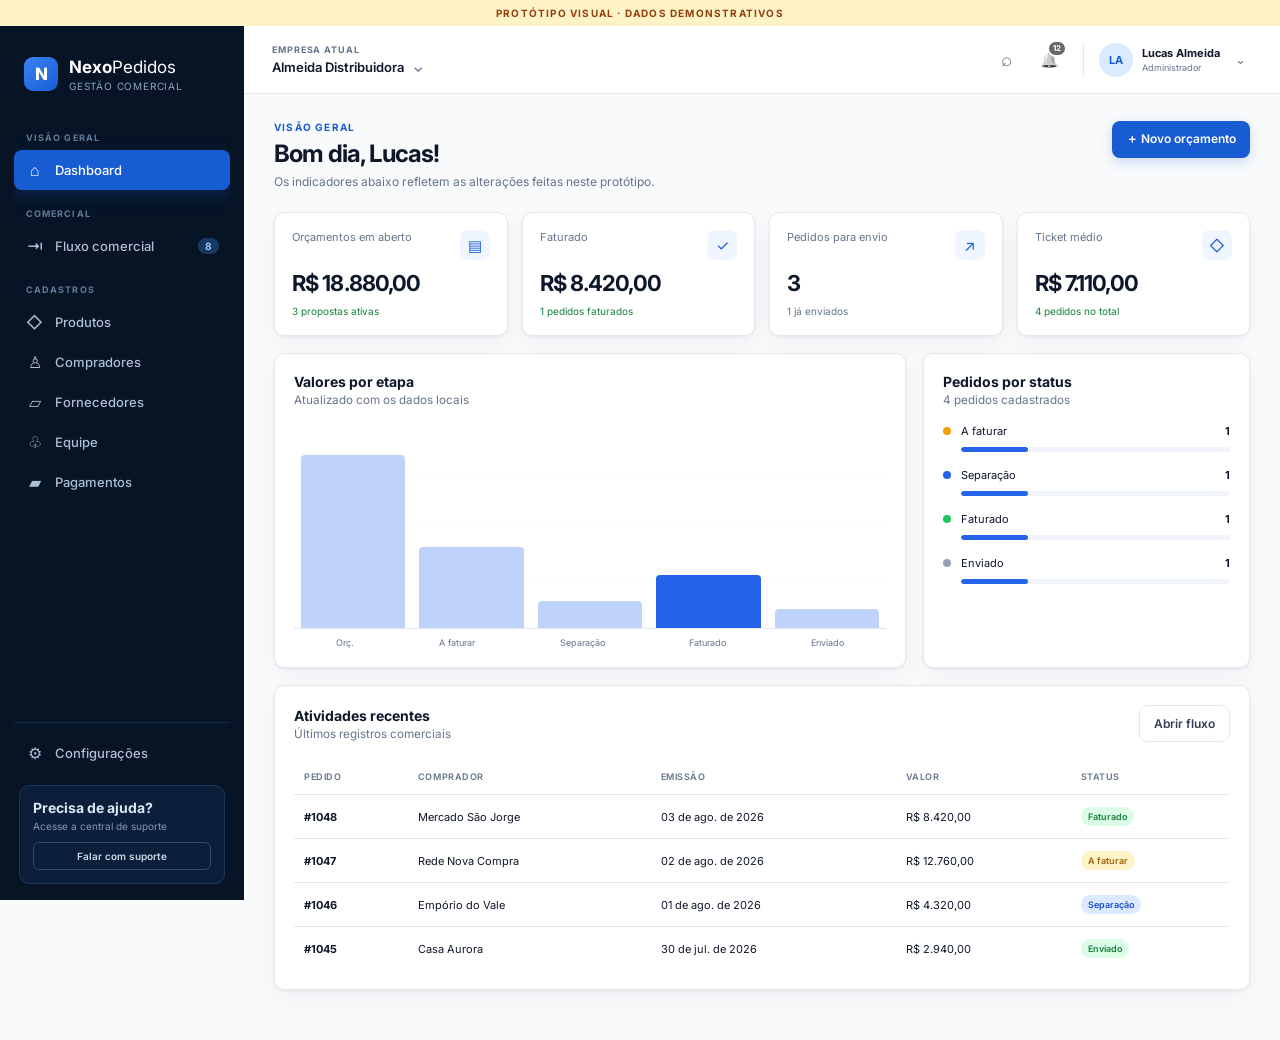
==== mockup/index.html @ f41fe007 "comit Mockup" ====
<!doctype html>
<html lang="pt-BR">
<head>
  <meta charset="utf-8">
  <meta name="viewport" content="width=device-width, initial-scale=1">
  <title>NexoPedidos — Mockup</title>
  <meta name="description" content="Mockup navegável do NexoPedidos, gestão comercial do orçamento à entrega.">
  <link rel="preconnect" href="https://fonts.googleapis.com">
  <link rel="preconnect" href="https://fonts.gstatic.com" crossorigin>
  <link href="https://fonts.googleapis.com/css2?family=Inter:wght@400;500;600;700&display=swap" rel="stylesheet">
  <link rel="stylesheet" href="main.css">
  <link rel="stylesheet" href="contact.css">
  <link rel="stylesheet" href="flow.css">
  <link rel="stylesheet" href="notify.css">
</head>
<body>
  <div class="prototype-ribbon">PROTÓTIPO VISUAL · DADOS DEMONSTRATIVOS</div>
  <div class="app-shell">
    <aside class="sidebar" id="sidebar">
      <div class="brand"><span class="brand-mark">N</span><span><strong>Nexo</strong>Pedidos<small>Gestão comercial</small></span></div>
      <nav class="nav" aria-label="Navegação principal">
        <span class="nav-label">VISÃO GERAL</span>
        <button class="nav-item active" data-page="dashboard"><span>⌂</span> Dashboard</button>
        <span class="nav-label">COMERCIAL</span>
        <button class="nav-item" data-page="fluxo"><span>⇥</span> Fluxo comercial <b>8</b></button>
        <span class="nav-label">CADASTROS</span>
        <button class="nav-item" data-page="produtos"><span>◇</span> Produtos</button>
        <button class="nav-item" data-page="compradores"><span>♙</span> Compradores</button>
        <button class="nav-item" data-page="fornecedores"><span>▱</span> Fornecedores</button>
        <button class="nav-item" data-page="equipe"><span>♧</span> Equipe</button>
        <button class="nav-item" data-page="pagamentos"><span>▰</span> Pagamentos</button>
      </nav>
      <div class="sidebar-footer"><button class="nav-item" data-page="configuracoes"><span>⚙</span> Configurações</button><div class="help-card"><strong>Precisa de ajuda?</strong><small>Acesse a central de suporte</small><button>Falar com suporte</button></div></div>
    </aside>

    <main class="main">
      <header class="topbar">
        <button class="icon-button menu-button" id="menuButton" aria-label="Abrir menu">☰</button>
        <div class="company-switcher"><small>EMPRESA ATUAL</small><button>Almeida Distribuidora <span>⌄</span></button></div>
        <div class="top-actions"><button class="icon-button" aria-label="Pesquisar">⌕</button><div class="notification-center"><button class="icon-button notification" id="notificationButton" aria-label="Abrir notificações" aria-expanded="false">🔔<span class="notification-count" id="notificationCount"></span></button><div class="notification-panel" id="notificationPanel" hidden></div></div><div class="user"><span class="avatar">LA</span><span><strong>Lucas Almeida</strong><small>Administrador</small></span><button>⌄</button></div></div>
      </header>

      <section class="content" id="content" aria-live="polite"></section>
    </main>
  </div>

  <div class="modal-backdrop" id="modal" hidden>
    <div class="modal" role="dialog" aria-modal="true" aria-labelledby="modalTitle">
      <button class="modal-close" id="modalClose" aria-label="Fechar">×</button>
      <div class="modal-icon" id="modalIcon">＋</div><h2 id="modalTitle">Novo registro</h2><p id="modalDescription">Os dados ficam salvos somente neste navegador.</p>
      <form id="recordForm">
        <div id="formFields"></div>
        <div class="modal-error" id="modalError"></div>
        <div class="modal-actions"><button type="button" class="btn secondary" id="modalCancel">Cancelar</button><button type="submit" class="btn primary" id="modalSubmit">Salvar</button></div>
      </form>
    </div>
  </div>
  <div class="toast" id="toast" role="status">Alteração salva no navegador</div>
  <script src="app.js"></script>
</body>
</html>
---- mockup/main.css ----
:root{--navy-950:#071426;--navy-900:#0b1f3a;--navy-800:#102b4e;--blue-700:#175cd3;--blue-600:#2563eb;--blue-50:#eff6ff;--slate-950:#0f172a;--slate-700:#334155;--slate-500:#64748b;--slate-300:#cbd5e1;--slate-100:#f1f5f9;--slate-50:#f8fafc;--green-700:#15803d;--amber-700:#b45309;--red-700:#b91c1c;--border:#e4e9f0;--radius:10px;--shadow:0 1px 3px rgba(15,23,42,.06),0 8px 24px rgba(15,23,42,.04)}
*{box-sizing:border-box}html{font-family:Inter,"Segoe UI",sans-serif;color:var(--slate-950);background:var(--slate-50)}body{margin:0;font-size:14px}.prototype-ribbon{position:fixed;z-index:100;top:0;left:0;right:0;height:26px;background:#fef3c7;color:#92400e;text-align:center;font-size:10px;font-weight:700;letter-spacing:.12em;line-height:26px}.app-shell{display:flex;min-height:100vh;padding-top:26px}.sidebar{position:fixed;left:0;top:26px;bottom:0;width:244px;background:var(--navy-950);color:#dce7f5;padding:22px 14px 16px;display:flex;flex-direction:column;z-index:20}.brand{height:52px;display:flex;align-items:center;gap:11px;padding:0 10px;font-size:17px;color:#fff}.brand-mark{display:grid;place-items:center;width:34px;height:34px;border-radius:9px;background:linear-gradient(135deg,#3b82f6,#175cd3);font-weight:800}.brand strong{font-weight:700}.brand small{display:block;color:#8ca2bb;font-size:10px;letter-spacing:.08em;text-transform:uppercase;margin-top:3px}.nav{overflow:auto;flex:1;padding-top:14px}.nav-label{display:block;color:#607b98;font-size:9px;font-weight:700;letter-spacing:.12em;margin:18px 12px 7px}.nav-item{border:0;background:transparent;color:#aebfd2;width:100%;height:40px;border-radius:8px;padding:0 11px;display:flex;align-items:center;gap:11px;text-align:left;font:500 13px Inter;cursor:pointer;transition:.15s}.nav-item span{width:19px;text-align:center;font-size:16px}.nav-item b{margin-left:auto;background:#183a61;color:#9fc5ff;font-size:10px;border-radius:10px;padding:2px 7px}.nav-item:hover,.nav-item:focus-visible{background:var(--navy-900);color:#fff;outline:none}.nav-item.active{background:var(--blue-700);color:#fff;box-shadow:0 5px 16px rgba(23,92,211,.25)}.sidebar-footer{border-top:1px solid #142b45;padding-top:10px}.help-card{margin:12px 5px 0;background:var(--navy-900);border:1px solid #193757;border-radius:10px;padding:13px}.help-card strong,.help-card small{display:block}.help-card small{color:#8299b2;font-size:10px;margin:4px 0 10px}.help-card button{width:100%;border:1px solid #2c4c70;border-radius:6px;background:transparent;color:#cbd9e8;padding:7px;font:600 10px Inter}.main{margin-left:244px;min-width:0;width:calc(100% - 244px)}.topbar{position:sticky;top:26px;z-index:10;height:68px;background:rgba(255,255,255,.96);backdrop-filter:blur(8px);border-bottom:1px solid var(--border);display:flex;align-items:center;padding:0 28px;justify-content:space-between}.company-switcher small{display:block;color:var(--slate-500);font-size:9px;font-weight:700;letter-spacing:.1em;margin-bottom:3px}.company-switcher button{border:0;background:none;padding:0;color:var(--slate-950);font:600 13px Inter}.company-switcher button span{color:var(--slate-500);margin-left:6px}.top-actions,.user{display:flex;align-items:center}.top-actions{gap:7px}.icon-button{width:36px;height:36px;border:0;background:transparent;border-radius:8px;color:var(--slate-500);font-size:19px;cursor:pointer}.icon-button:hover{background:var(--slate-100)}.notification{position:relative}.notification i{position:absolute;right:8px;top:7px;width:7px;height:7px;border-radius:50%;background:#ef4444;border:2px solid #fff}.user{gap:9px;margin-left:9px;padding-left:15px;border-left:1px solid var(--border)}.avatar{display:grid;place-items:center;width:34px;height:34px;border-radius:50%;background:#dbeafe;color:var(--blue-700);font-size:11px;font-weight:700}.user strong,.user small{display:block}.user strong{font-size:11px}.user small{color:var(--slate-500);font-size:9px;margin-top:2px}.user button{border:0;background:none;color:var(--slate-500)}.menu-button{display:none}.content{padding:27px 30px 50px;max-width:1600px;margin:auto}.page-head{display:flex;align-items:flex-start;justify-content:space-between;gap:20px;margin-bottom:23px}.eyebrow{color:var(--blue-700);font-size:10px;font-weight:700;letter-spacing:.12em;text-transform:uppercase;margin-bottom:6px}.page-head h1{font-size:24px;letter-spacing:-.035em;margin:0 0 6px}.page-head p{margin:0;color:var(--slate-500);font-size:12px}.btn{border:0;border-radius:8px;padding:10px 14px;font:600 12px Inter;cursor:pointer;display:inline-flex;align-items:center;gap:7px;justify-content:center}.btn.primary{background:var(--blue-700);color:#fff;box-shadow:0 4px 12px rgba(23,92,211,.2)}.btn.primary:hover{background:#124cad}.btn.secondary{background:#fff;color:var(--slate-700);border:1px solid var(--border)}.kpi-grid{display:grid;grid-template-columns:repeat(4,1fr);gap:14px;margin-bottom:17px}.card{background:#fff;border:1px solid var(--border);border-radius:var(--radius);box-shadow:var(--shadow)}.kpi{padding:17px;position:relative}.kpi-top{display:flex;justify-content:space-between;color:var(--slate-500);font-size:11px}.kpi-icon{width:30px;height:30px;border-radius:8px;display:grid;place-items:center;background:var(--blue-50);color:var(--blue-700);font-size:15px}.kpi strong{display:block;font-size:22px;letter-spacing:-.04em;margin:10px 0 5px}.trend{font-size:10px;color:var(--green-700)}.trend.neutral{color:var(--slate-500)}.dashboard-grid{display:grid;grid-template-columns:minmax(0,1.45fr) minmax(280px,.75fr);gap:17px}.panel{padding:19px}.panel-head{display:flex;justify-content:space-between;align-items:center;margin-bottom:17px}.panel-head h2{font-size:14px;margin:0}.panel-head small{color:var(--slate-500)}.chart{height:205px;display:flex;align-items:flex-end;gap:14px;border-bottom:1px solid var(--border);padding:12px 7px 0;background:repeating-linear-gradient(to bottom,#fff 0,#fff 50px,#f1f5f9 51px)}.bar-wrap{height:100%;flex:1;display:flex;align-items:flex-end;gap:4px;position:relative}.bar{flex:1;border-radius:4px 4px 0 0;background:#bfd3fa;min-width:7px}.bar.current{background:var(--blue-600)}.chart-labels{display:flex;justify-content:space-around;color:var(--slate-500);font-size:9px;margin-top:8px}.status-list{display:flex;flex-direction:column;gap:16px}.status-row{display:grid;grid-template-columns:9px 1fr auto;align-items:center;gap:9px}.dot{width:8px;height:8px;border-radius:50%;background:var(--blue-600)}.dot.amber{background:#f59e0b}.dot.green{background:#22c55e}.dot.slate{background:#94a3b8}.status-row span{font-size:11px}.status-row strong{font-size:11px}.progress{grid-column:2/4;height:5px;background:var(--slate-100);border-radius:6px;overflow:hidden}.progress i{display:block;height:100%;background:var(--blue-600);border-radius:6px}.activities{grid-column:1/3}.activity-table,.data-table{width:100%;border-collapse:collapse}.activity-table th,.activity-table td,.data-table th,.data-table td{text-align:left;border-bottom:1px solid var(--border);padding:12px 10px;font-size:11px}.activity-table th,.data-table th{color:var(--slate-500);font-size:9px;letter-spacing:.06em;text-transform:uppercase;font-weight:600}.activity-table tr:last-child td,.data-table tr:last-child td{border:0}.badge{display:inline-flex;padding:4px 7px;border-radius:20px;font-size:9px;font-weight:600;background:var(--slate-100);color:var(--slate-700)}.badge.blue{background:#dbeafe;color:#1d4ed8}.badge.green{background:#dcfce7;color:#15803d}.badge.amber{background:#fef3c7;color:#a16207}.badge.red{background:#fee2e2;color:#b91c1c}.filters{display:flex;gap:9px;padding:14px;border-bottom:1px solid var(--border)}.search{flex:1;position:relative}.search input,.filters select,input,select,textarea{width:100%;border:1px solid var(--border);background:#fff;border-radius:8px;padding:10px 11px;color:var(--slate-700);font:400 11px Inter;outline:none}.search input:focus,.filters select:focus,input:focus,select:focus,textarea:focus{border-color:#93b4ec;box-shadow:0 0 0 3px var(--blue-50)}.filters select{width:160px}.table-card{overflow:hidden}.product-name{display:flex;align-items:center;gap:9px}.product-icon{width:31px;height:31px;display:grid;place-items:center;border-radius:7px;background:var(--slate-100);color:var(--slate-500)}.product-name strong,.product-name small{display:block}.product-name small{color:var(--slate-500);font-size:9px;margin-top:2px}.table-footer{display:flex;justify-content:space-between;align-items:center;padding:13px 16px;border-top:1px solid var(--border);font-size:10px;color:var(--slate-500)}.pagination{display:flex;gap:4px}.pagination button{border:1px solid var(--border);background:#fff;width:28px;height:28px;border-radius:6px;color:var(--slate-500)}.pagination button.active{background:var(--blue-700);color:#fff;border-color:var(--blue-700)}.empty-state{text-align:center;padding:65px 20px}.empty-icon{width:56px;height:56px;margin:0 auto 14px;display:grid;place-items:center;border-radius:16px;background:var(--blue-50);color:var(--blue-700);font-size:23px}.empty-state h2{font-size:16px;margin:0 0 7px}.empty-state p{max-width:380px;margin:0 auto 18px;color:var(--slate-500);font-size:11px}.modal-backdrop{position:fixed;z-index:200;inset:0;background:rgba(7,20,38,.55);display:grid;place-items:center;padding:20px}.modal-backdrop[hidden]{display:none}.modal{position:relative;background:#fff;width:min(520px,100%);border-radius:14px;padding:25px;box-shadow:0 22px 70px rgba(7,20,38,.3)}.modal-close{position:absolute;right:15px;top:12px;border:0;background:none;font-size:24px;color:var(--slate-500);cursor:pointer}.modal-icon{width:38px;height:38px;display:grid;place-items:center;background:var(--blue-50);color:var(--blue-700);border-radius:10px;font-size:20px}.modal h2{font-size:18px;margin:14px 0 5px}.modal p{font-size:11px;color:var(--slate-500);margin:0 0 18px}.modal label{display:block;font-size:10px;font-weight:600;color:var(--slate-700);margin-bottom:13px}.modal label input,.modal label select,.modal label textarea{display:block;margin-top:6px}.modal textarea{height:72px;resize:vertical}.form-row{display:grid;grid-template-columns:1fr 1fr;gap:12px}.modal-actions{display:flex;justify-content:flex-end;gap:8px;margin-top:18px}.toast{position:fixed;z-index:300;right:24px;bottom:24px;background:var(--navy-900);color:#fff;padding:12px 17px;border-radius:8px;font-size:11px;box-shadow:0 10px 30px rgba(7,20,38,.25);transform:translateY(80px);opacity:0;transition:.25s}.toast.show{transform:translateY(0);opacity:1}
@media(max-width:1050px){.kpi-grid{grid-template-columns:repeat(2,1fr)}.dashboard-grid{grid-template-columns:1fr}.activities{grid-column:1}.sidebar{transform:translateX(-100%);transition:.25s}.sidebar.open{transform:translateX(0);box-shadow:20px 0 50px rgba(7,20,38,.25)}.main{margin-left:0;width:100%}.menu-button{display:block}.topbar{padding:0 18px}.content{padding:23px 20px}}
@media(max-width:680px){.prototype-ribbon{font-size:8px}.company-switcher{display:none}.user>span:not(.avatar),.user>button{display:none}.topbar{height:60px}.content{padding:19px 14px}.page-head{align-items:stretch;flex-direction:column}.page-head .btn{width:100%}.kpi-grid{grid-template-columns:1fr 1fr;gap:9px}.kpi{padding:14px}.kpi strong{font-size:18px}.filters{flex-wrap:wrap}.filters select{width:calc(50% - 5px)}.search{flex-basis:100%}.table-scroll{overflow-x:auto}.data-table{min-width:720px}.activities{overflow-x:auto}.activity-table{min-width:600px}.chart{gap:6px;height:175px}.help-card{display:none}.form-row{grid-template-columns:1fr}}
.row-actions{display:flex;justify-content:flex-end;gap:4px}.action-button{width:29px;height:29px;border:1px solid transparent;border-radius:7px;background:transparent;color:var(--slate-500);cursor:pointer}.action-button:hover{background:var(--slate-100);color:var(--blue-700)}.action-button.danger:hover{background:#fee2e2;color:var(--red-700)}.stock-control{display:inline-flex;align-items:center;gap:5px}.stock-control button{width:24px;height:24px;border:1px solid var(--border);background:#fff;border-radius:6px;cursor:pointer;color:var(--slate-700)}.stock-control button:hover{background:var(--blue-50);color:var(--blue-700)}.reset-button{color:#9fb2c7!important}.modal .field-help{display:block;color:var(--slate-500);font-size:9px;margin-top:4px}.modal input.error,.modal select.error{border-color:#ef4444}.modal-error{color:var(--red-700);font-size:10px;min-height:14px;margin-top:7px}.summary-strip{display:flex;gap:18px;padding:12px 16px;background:var(--slate-50);border-bottom:1px solid var(--border);color:var(--slate-500);font-size:10px}.summary-strip strong{color:var(--slate-950);margin-left:4px}.filter-empty{text-align:center;padding:45px;color:var(--slate-500)}
---- mockup/contact.css ----
.contact-link {
  display: inline-flex;
  align-items: center;
  gap: 7px;
  margin: -5px -7px;
  padding: 5px 7px;
  border-radius: 6px;
  color: var(--slate-700);
  text-decoration: none;
  transition: background-color .15s, color .15s;
}

.contact-link span {
  font-size: 13px;
}

.contact-link:hover,
.contact-link:focus-visible {
  background: var(--blue-50);
  color: var(--blue-700);
  outline: none;
}

.whatsapp-link span {
  color: #16a34a;
}

.whatsapp-link:hover,
.whatsapp-link:focus-visible {
  background: #ecfdf3;
  color: #15803d;
}

.editable-row {
  cursor: pointer;
  transition: background-color .15s;
}

.editable-row:hover,
.editable-row:focus-visible {
  background: #f8fbff;
  outline: none;
}

.editable-row:hover td:first-child {
  box-shadow: inset 3px 0 0 var(--blue-600);
}

.editable-row .contact-link,
.editable-row button {
  cursor: pointer;
}

.margin-value strong,
.margin-value small {
  display: block;
}

.margin-value strong {
  color: var(--green-700);
  font-size: 10px;
}

.margin-value small {
  margin-top: 3px;
  color: var(--slate-500);
  font-size: 8px;
}

.margin-value.negative strong,
.margin-preview strong.negative {
  color: var(--red-700);
}

.margin-value.neutral strong {
  color: var(--slate-500);
}

.margin-preview {
  display: flex;
  align-items: center;
  justify-content: space-between;
  margin-top: 5px;
  padding: 11px 13px;
  border: 1px solid #bbf7d0;
  border-radius: 8px;
  background: #f0fdf4;
  color: var(--slate-700);
  font-size: 9px;
}

.margin-preview strong {
  color: var(--green-700);
  font-size: 12px;
}

.margin-preview small {
  font-size: 9px;
}
---- mockup/flow.css ----
.flow-summary{display:flex;align-items:center;gap:34px;margin-bottom:16px;padding:14px 17px;background:#fff;border:1px solid var(--border);border-radius:var(--radius);box-shadow:var(--shadow)}.flow-summary div{display:flex;flex-direction:column;gap:4px}.flow-summary small{font-size:8px;font-weight:700;letter-spacing:.08em;color:var(--slate-500)}.flow-summary strong{font-size:13px}.flow-summary .reset-button{margin-left:auto}.flow-board{display:grid;grid-template-columns:repeat(4,minmax(245px,1fr));gap:12px;align-items:start;overflow-x:auto;padding:1px 1px 14px}.flow-column{min-width:245px;background:#f2f5f9;border:1px solid var(--border);border-radius:12px;overflow:hidden}.flow-column>header{display:flex;align-items:center;justify-content:space-between;padding:15px;background:#fff;border-bottom:3px solid #8eb4f5}.flow-column.stage-1>header{border-color:#60a5fa}.flow-column.stage-2>header{border-color:#34d399}.flow-column.stage-3>header{border-color:#16a34a}.flow-title{display:flex;align-items:center;gap:10px}.flow-title>span{display:grid;place-items:center;width:31px;height:31px;border-radius:8px;background:var(--blue-50);color:var(--blue-700)}.stage-2 .flow-title>span,.stage-3 .flow-title>span{background:#ecfdf3;color:#15803d}.flow-title h2{font-size:12px;margin:0 0 3px}.flow-title small{display:block;color:var(--slate-500);font-size:8px}.flow-count{display:grid;place-items:center;min-width:24px;height:24px;padding:0 6px;border-radius:12px;background:var(--slate-100);font-size:10px;font-weight:700;color:var(--slate-700)}.flow-total{display:flex;justify-content:space-between;padding:10px 13px;color:var(--slate-500);font-size:9px;border-bottom:1px solid var(--border)}.flow-total strong{color:var(--slate-950)}.flow-cards{padding:10px;display:flex;flex-direction:column;gap:8px;min-height:125px}.flow-card{background:#fff;border:1px solid var(--border);border-radius:9px;padding:12px;box-shadow:0 1px 2px rgba(15,23,42,.04);cursor:pointer;transition:.15s}.flow-card:hover,.flow-card:focus-visible{border-color:#9cbbed;box-shadow:0 5px 15px rgba(15,23,42,.08);transform:translateY(-1px);outline:none}.flow-card-top{display:flex;justify-content:space-between;align-items:center}.flow-code{font-size:9px;font-weight:700;color:var(--blue-700)}.flow-card h3{font-size:11px;margin:11px 0 5px}.flow-card-value{font-size:15px;font-weight:700;letter-spacing:-.025em}.flow-card-meta{display:flex;justify-content:space-between;margin:11px 0;padding-top:9px;border-top:1px solid var(--slate-100);font-size:8px;color:var(--slate-500)}.flow-card-meta strong{color:var(--slate-700)}.flow-card-actions{display:flex;align-items:center;justify-content:space-between;gap:6px}.flow-next{border:0;background:var(--blue-50);color:var(--blue-700);border-radius:6px;padding:6px 9px;font:600 9px Inter;cursor:pointer}.flow-next:hover{background:#dbeafe}.flow-delete{border:0;background:transparent;color:var(--slate-500);border-radius:6px;padding:5px 7px;cursor:pointer}.flow-delete:hover{background:#fee2e2;color:var(--red-700)}.flow-complete{margin-left:auto;color:var(--green-700);font-size:8px;font-weight:600}.flow-empty{text-align:center;padding:22px 8px;color:var(--slate-500)}.flow-empty span{display:grid;place-items:center;width:34px;height:34px;margin:auto;border-radius:10px;background:#fff}.flow-empty p{font-size:9px;margin:8px 0}.flow-add{display:block;width:calc(100% - 20px);margin:0 10px 10px;border:1px dashed var(--slate-300);border-radius:8px;background:transparent;color:var(--slate-500);padding:8px;font:500 9px Inter;cursor:pointer}.flow-add:hover{border-color:#8eb4f5;background:var(--blue-50);color:var(--blue-700)}.flow-hint{text-align:center;color:var(--slate-500);font-size:9px;margin:5px 0}
@media(max-width:780px){.flow-summary{display:grid;grid-template-columns:1fr 1fr;gap:14px}.flow-summary .reset-button{margin:0}.flow-board{grid-template-columns:repeat(4,260px)}}
.flow-card.dragging{opacity:.35;transform:rotate(1deg) scale(.98)}.flow-column.drag-over{background:#e8f1ff;border-color:#7da8ed;box-shadow:inset 0 0 0 2px rgba(37,99,235,.12)}.flow-column.drag-over .flow-cards{min-height:170px}.flow-drag-handle{float:right;margin:-7px -5px 0 6px;color:var(--slate-300);font-size:15px;cursor:grab}.flow-card:active .flow-drag-handle{cursor:grabbing}
.store-search{display:flex;align-items:center;gap:12px;margin-bottom:12px;padding:11px 14px}.store-search>span{display:grid;place-items:center;width:32px;height:32px;border-radius:8px;background:var(--blue-50);color:var(--blue-700);font-size:17px}.store-search>div{flex:1}.store-search label{display:block;margin-bottom:2px;color:var(--slate-500);font-size:8px;font-weight:700;letter-spacing:.08em;text-transform:uppercase}.store-search input{border:0;padding:2px 0;font-size:12px;background:transparent;box-shadow:none}.store-search input:focus{box-shadow:none}.store-search>button{width:29px;height:29px;border:0;border-radius:7px;background:var(--slate-100);color:var(--slate-500);font-size:17px;cursor:pointer}.store-search>button:hover{background:#fee2e2;color:var(--red-700)}
---- mockup/notify.css ----
.notification-center{position:relative}.notification{font-size:15px;filter:grayscale(1)}.notification-count{position:absolute;right:0;top:-2px;display:grid;place-items:center;min-width:17px;height:17px;padding:0 4px;border:2px solid #fff;border-radius:10px;background:#ef4444;color:#fff;font:700 8px Inter}.notification-count[hidden]{display:none}.notification-panel{position:absolute;z-index:80;top:44px;right:-70px;width:min(430px,calc(100vw - 24px));max-height:640px;background:#fff;border:1px solid var(--border);border-radius:12px;box-shadow:0 20px 55px rgba(7,20,38,.2);overflow:hidden}.notification-panel[hidden]{display:none}.notification-header{display:flex;align-items:center;justify-content:space-between;padding:15px 17px;border-bottom:1px solid var(--border)}.notification-header strong,.notification-header small{display:block}.notification-header strong{font-size:13px}.notification-header small{margin-top:3px;color:var(--slate-500);font-size:9px}.notification-header button,.notification-footer button{border:0;background:transparent;color:var(--blue-700);font:600 9px Inter;cursor:pointer}.notification-list{max-height:490px;overflow:auto}.notification-item{display:grid;grid-template-columns:33px 1fr;gap:10px;padding:13px 15px;border-bottom:1px solid var(--border);cursor:pointer;transition:.15s}.notification-item:hover{background:var(--slate-50)}.notification-item.read{opacity:.68}.notification-icon{display:grid;place-items:center;width:31px;height:31px;border-radius:8px;background:var(--blue-50);color:var(--blue-700);font-size:13px;font-weight:700}.notification-item.warning .notification-icon{background:#fef3c7;color:#a16207}.notification-item.critical .notification-icon{background:#fee2e2;color:#b91c1c}.notification-item.audit .notification-icon{background:#f3e8ff;color:#7e22ce}.notification-title{display:flex;align-items:center;justify-content:space-between}.notification-title strong{font-size:10px}.notification-title i{width:6px;height:6px;border-radius:50%;background:var(--blue-600)}.notification-item p{margin:4px 0;color:var(--slate-500);font-size:9px;line-height:1.45}.notification-item a{display:inline-block;margin-top:4px;color:var(--blue-700);font-size:9px;font-weight:600;text-decoration:none}.notification-item details{margin-top:7px}.notification-item summary{color:var(--slate-500);font-size:8px;cursor:pointer}.notification-item blockquote{margin:6px 0 0;padding:8px;border-left:2px solid var(--blue-600);background:var(--blue-50);color:var(--slate-700);font-size:8px;line-height:1.5}.restricted{display:block;margin-top:7px;color:#7e22ce;font-size:8px}.notification-footer{padding:10px;text-align:center;border-top:1px solid var(--border)}.notifications-empty{display:flex;flex-direction:column;align-items:center;padding:38px;color:var(--green-700)}.notifications-empty strong{margin-top:9px;font-size:11px}.notifications-empty span{margin-top:4px;color:var(--slate-500);font-size:9px}.settings-grid{display:grid;grid-template-columns:minmax(320px,.8fr) minmax(420px,1.2fr);gap:16px}.settings-card{padding:20px}.settings-card>label{position:relative;display:block;margin-bottom:18px;color:var(--slate-700);font-size:10px;font-weight:600}.settings-card>label input{margin-top:6px;padding-right:48px}.settings-card>label>small{display:block;margin-top:5px;color:var(--slate-500);font-size:8px;font-weight:400}.field-suffix{position:absolute;right:11px;top:29px;color:var(--slate-500);font-size:9px}.invoice-list{display:flex;flex-direction:column}.invoice-row{display:grid;grid-template-columns:1fr auto auto;align-items:center;gap:12px;padding:12px 0;border-bottom:1px solid var(--border)}.invoice-row:last-child{border:0}.invoice-row strong,.invoice-row small{display:block}.invoice-row strong{font-size:10px}.invoice-row small{margin-top:4px;color:var(--slate-500);font-size:8px}.invoice-row>span{font-size:10px;font-weight:600}.invoice-row .btn{padding:7px 9px;font-size:8px}.permission-note{display:flex;gap:11px;margin-top:16px;padding:14px;border:1px solid #e9d5ff;border-radius:10px;background:#faf5ff;color:#6b21a8}.permission-note p{margin:0;font-size:9px;line-height:1.5}
@media(max-width:800px){.notification-panel{position:fixed;top:94px;right:12px}.settings-grid{grid-template-columns:1fr}}
.settings-grid.single{grid-template-columns:minmax(320px,620px)}
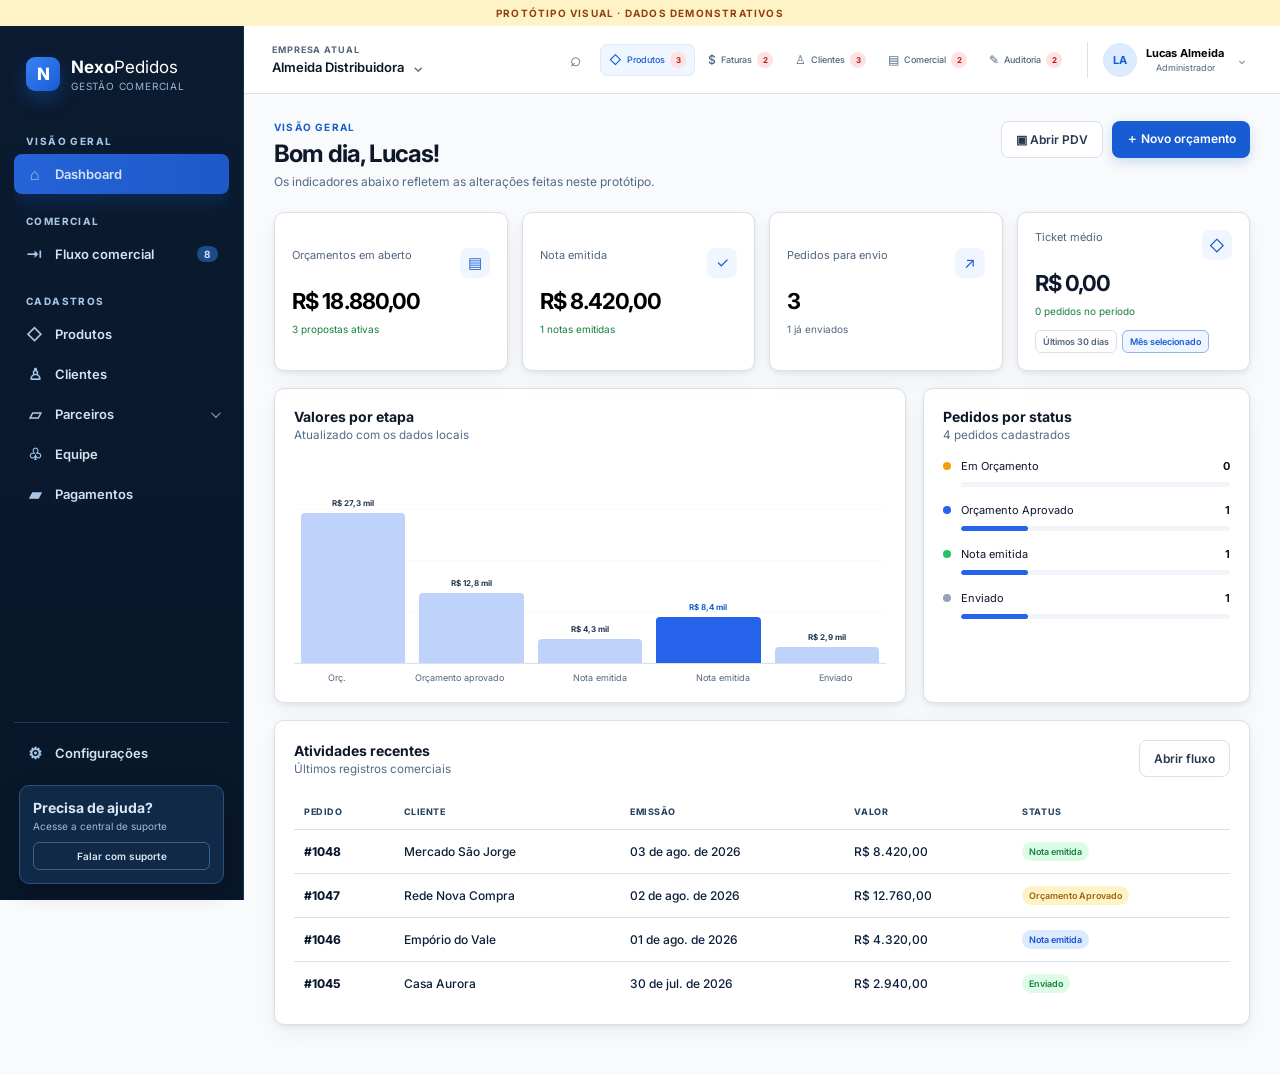
==== commit 1ca74dfc: "Mockup Pos cliente ver" ====
--- a/mockup/index.html
+++ b/mockup/index.html
@@ -8,10 +8,10 @@
   <link rel="preconnect" href="https://fonts.googleapis.com">
   <link rel="preconnect" href="https://fonts.gstatic.com" crossorigin>
   <link href="https://fonts.googleapis.com/css2?family=Inter:wght@400;500;600;700&display=swap" rel="stylesheet">
-  <link rel="stylesheet" href="main.css">
-  <link rel="stylesheet" href="contact.css">
-  <link rel="stylesheet" href="flow.css">
-  <link rel="stylesheet" href="notify.css">
+  <link rel="stylesheet" href="main.css?v=20260806-3">
+  <link rel="stylesheet" href="contact.css?v=20260806-3">
+  <link rel="stylesheet" href="flow.css?v=20260806-3">
+  <link rel="stylesheet" href="notify.css?v=20260806-11">
 </head>
 <body>
   <div class="prototype-ribbon">PROTÓTIPO VISUAL · DADOS DEMONSTRATIVOS</div>
@@ -25,8 +25,8 @@
         <button class="nav-item" data-page="fluxo"><span>⇥</span> Fluxo comercial <b>8</b></button>
         <span class="nav-label">CADASTROS</span>
         <button class="nav-item" data-page="produtos"><span>◇</span> Produtos</button>
-        <button class="nav-item" data-page="compradores"><span>♙</span> Compradores</button>
-        <button class="nav-item" data-page="fornecedores"><span>▱</span> Fornecedores</button>
+        <button class="nav-item" data-page="compradores"><span>♙</span> Clientes</button>
+        <div class="nav-group"><button class="nav-item" data-partners-toggle aria-expanded="false"><span>▱</span> Parceiros <i class="nav-chevron" aria-hidden="true"></i></button><div class="nav-submenu" id="partnersSubmenu"><button class="nav-subitem" data-page="fornecedores">Fornecedores</button><button class="nav-subitem" data-page="transportadoras">Transportadoras</button></div></div>
         <button class="nav-item" data-page="equipe"><span>♧</span> Equipe</button>
         <button class="nav-item" data-page="pagamentos"><span>▰</span> Pagamentos</button>
       </nav>
@@ -37,7 +37,7 @@
       <header class="topbar">
         <button class="icon-button menu-button" id="menuButton" aria-label="Abrir menu">☰</button>
         <div class="company-switcher"><small>EMPRESA ATUAL</small><button>Almeida Distribuidora <span>⌄</span></button></div>
-        <div class="top-actions"><button class="icon-button" aria-label="Pesquisar">⌕</button><div class="notification-center"><button class="icon-button notification" id="notificationButton" aria-label="Abrir notificações" aria-expanded="false">🔔<span class="notification-count" id="notificationCount"></span></button><div class="notification-panel" id="notificationPanel" hidden></div></div><div class="user"><span class="avatar">LA</span><span><strong>Lucas Almeida</strong><small>Administrador</small></span><button>⌄</button></div></div>
+        <div class="top-actions"><button class="icon-button" aria-label="Pesquisar">⌕</button><div class="notification-center"><div class="notification-buttons" id="notificationButtons" aria-label="Notificações por categoria"></div><div class="notification-panel" id="notificationPanel" hidden></div></div><div class="user-menu"><button class="user" id="userMenuButton" aria-label="Abrir menu do usuário" aria-expanded="false"><span class="avatar">LA</span><span><strong>Lucas Almeida</strong><small>Administrador</small></span><i>⌄</i></button><div class="user-dropdown" id="userDropdown" hidden><div class="user-dropdown-head"><strong>Lucas Almeida</strong><small>Almeida Distribuidora</small></div><button id="forceRefreshButton"><span>↻</span><span><strong>Forçar recarregamento</strong><small>Limpar cache e recarregar a página</small></span></button></div></div></div>
       </header>
 
       <section class="content" id="content" aria-live="polite"></section>
@@ -56,6 +56,6 @@
     </div>
   </div>
   <div class="toast" id="toast" role="status">Alteração salva no navegador</div>
-  <script src="app.js"></script>
+  <script src="app.js?v=20260806-10"></script>
 </body>
 </html>
--- a/mockup/main.css
+++ b/mockup/main.css
@@ -3,3 +3,7 @@
 @media(max-width:1050px){.kpi-grid{grid-template-columns:repeat(2,1fr)}.dashboard-grid{grid-template-columns:1fr}.activities{grid-column:1}.sidebar{transform:translateX(-100%);transition:.25s}.sidebar.open{transform:translateX(0);box-shadow:20px 0 50px rgba(7,20,38,.25)}.main{margin-left:0;width:100%}.menu-button{display:block}.topbar{padding:0 18px}.content{padding:23px 20px}}
 @media(max-width:680px){.prototype-ribbon{font-size:8px}.company-switcher{display:none}.user>span:not(.avatar),.user>button{display:none}.topbar{height:60px}.content{padding:19px 14px}.page-head{align-items:stretch;flex-direction:column}.page-head .btn{width:100%}.kpi-grid{grid-template-columns:1fr 1fr;gap:9px}.kpi{padding:14px}.kpi strong{font-size:18px}.filters{flex-wrap:wrap}.filters select{width:calc(50% - 5px)}.search{flex-basis:100%}.table-scroll{overflow-x:auto}.data-table{min-width:720px}.activities{overflow-x:auto}.activity-table{min-width:600px}.chart{gap:6px;height:175px}.help-card{display:none}.form-row{grid-template-columns:1fr}}
 .row-actions{display:flex;justify-content:flex-end;gap:4px}.action-button{width:29px;height:29px;border:1px solid transparent;border-radius:7px;background:transparent;color:var(--slate-500);cursor:pointer}.action-button:hover{background:var(--slate-100);color:var(--blue-700)}.action-button.danger:hover{background:#fee2e2;color:var(--red-700)}.stock-control{display:inline-flex;align-items:center;gap:5px}.stock-control button{width:24px;height:24px;border:1px solid var(--border);background:#fff;border-radius:6px;cursor:pointer;color:var(--slate-700)}.stock-control button:hover{background:var(--blue-50);color:var(--blue-700)}.reset-button{color:#9fb2c7!important}.modal .field-help{display:block;color:var(--slate-500);font-size:9px;margin-top:4px}.modal input.error,.modal select.error{border-color:#ef4444}.modal-error{color:var(--red-700);font-size:10px;min-height:14px;margin-top:7px}.summary-strip{display:flex;gap:18px;padding:12px 16px;background:var(--slate-50);border-bottom:1px solid var(--border);color:var(--slate-500);font-size:10px}.summary-strip strong{color:var(--slate-950);margin-left:4px}.filter-empty{text-align:center;padding:45px;color:var(--slate-500)}
+:root{--ticket-control-bg:#f8fafc}.ticket-kpi{min-width:0}.ticket-controls{display:flex;align-items:center;gap:5px;margin-top:12px;flex-wrap:wrap}.ticket-period{border:1px solid var(--border);background:#fff;color:var(--slate-500);border-radius:6px;padding:5px 7px;font:600 9px Inter;cursor:pointer}.ticket-period.active{background:var(--blue-50);border-color:#93b4ec;color:var(--blue-700)}.ticket-controls input{position:absolute;opacity:0;width:1px;height:1px;pointer-events:none}
+:root{--ticket-control-bg:#f8fafc}.nav-group{width:100%}.nav-chevron{width:7px;height:7px;margin-left:auto;border-right:1.5px solid currentColor;border-bottom:1.5px solid currentColor;transform:rotate(45deg) translateY(-2px);transition:transform .2s ease,opacity .2s ease;opacity:.75}.nav-group.open .nav-chevron{transform:rotate(225deg) translate(-1px,-1px);opacity:1}.nav-submenu{max-height:0;overflow:hidden;padding:0 0 0 30px;opacity:0;transform:translateY(-5px);transition:max-height .25s ease,opacity .2s ease,transform .25s ease,padding .25s ease}.nav-group.open .nav-submenu{max-height:120px;padding:2px 0 5px 30px;opacity:1;transform:translateY(0)}.nav-subitem{display:block;width:100%;border:0;background:transparent;color:#8fa6bf;text-align:left;border-radius:7px;padding:8px 11px;font:500 11px Inter;cursor:pointer}.nav-subitem:hover,.nav-subitem:focus-visible,.nav-subitem.active{background:var(--navy-900);color:#fff;outline:none}
+:root{--sidebar-bg:#0b1b30;--sidebar-bg-deep:#081629;--sidebar-text:#c6d6e8;--sidebar-muted:#86a5c8}.sidebar{background:linear-gradient(180deg,var(--sidebar-bg) 0%,var(--sidebar-bg-deep) 100%);border-right:1px solid #173453}.brand{padding-left:12px}.brand-mark{box-shadow:0 8px 20px rgba(37,111,232,.3)}.brand small{color:#9ab7d7}.nav-label{color:var(--sidebar-muted);font-size:10px;letter-spacing:.14em;margin-top:21px}.nav-item{color:var(--sidebar-text);font-size:13px}.nav-item span{color:#a8c6e7}.nav-item:hover,.nav-item:focus-visible{background:#122b4a;color:#fff}.nav-item.active{background:linear-gradient(90deg,#2563d8,#1d5ac8);box-shadow:0 7px 18px rgba(20,83,180,.28)}.nav-item b{background:#1b4c88;color:#d3e5ff}.nav-submenu{border-left:1px solid #244a75;margin-left:20px}.nav-subitem{color:#a9bfd9;padding-left:14px}.nav-subitem:hover,.nav-subitem:focus-visible,.nav-subitem.active{background:#102b4d;color:#fff}.sidebar-footer{border-top-color:#1c3b5c}.help-card{background:#102946;border-color:#28517d;box-shadow:0 8px 22px rgba(0,0,0,.16)}.help-card small{color:#a2bbd5}.help-card button{border-color:#3b638d;color:#d8e6f5}.nav{scrollbar-color:#55718f #0b1b30;scrollbar-width:thin}
+:root{--slate-500:#52657d;--slate-700:#26384f;--border:#d8e1ec}.data-table td,.activity-table td{color:#1f3047}.data-table td strong,.activity-table td strong{color:#0f2038;font-weight:650}.data-table tbody tr:hover,.activity-table tbody tr:hover{background:#f7faff}.product-name strong{color:#0f2038}.product-name small,.table-footer,.panel-head small,.page-head p{color:#52657d}.filters input,.filters select{color:#26384f}.summary-strip{color:#52657d}.summary-strip strong{color:#0f2038}.card{box-shadow:0 2px 5px rgba(15,23,42,.07),0 10px 26px rgba(15,23,42,.045)}
--- a/mockup/flow.css
+++ b/mockup/flow.css
@@ -2,3 +2,7 @@
 @media(max-width:780px){.flow-summary{display:grid;grid-template-columns:1fr 1fr;gap:14px}.flow-summary .reset-button{margin:0}.flow-board{grid-template-columns:repeat(4,260px)}}
 .flow-card.dragging{opacity:.35;transform:rotate(1deg) scale(.98)}.flow-column.drag-over{background:#e8f1ff;border-color:#7da8ed;box-shadow:inset 0 0 0 2px rgba(37,99,235,.12)}.flow-column.drag-over .flow-cards{min-height:170px}.flow-drag-handle{float:right;margin:-7px -5px 0 6px;color:var(--slate-300);font-size:15px;cursor:grab}.flow-card:active .flow-drag-handle{cursor:grabbing}
 .store-search{display:flex;align-items:center;gap:12px;margin-bottom:12px;padding:11px 14px}.store-search>span{display:grid;place-items:center;width:32px;height:32px;border-radius:8px;background:var(--blue-50);color:var(--blue-700);font-size:17px}.store-search>div{flex:1}.store-search label{display:block;margin-bottom:2px;color:var(--slate-500);font-size:8px;font-weight:700;letter-spacing:.08em;text-transform:uppercase}.store-search input{border:0;padding:2px 0;font-size:12px;background:transparent;box-shadow:none}.store-search input:focus{box-shadow:none}.store-search>button{width:29px;height:29px;border:0;border-radius:7px;background:var(--slate-100);color:var(--slate-500);font-size:17px;cursor:pointer}.store-search>button:hover{background:#fee2e2;color:var(--red-700)}
+.bar-value{position:absolute;z-index:2;left:50%;bottom:calc(var(--bar-height) + 5px);transform:translateX(-50%);white-space:nowrap;color:var(--slate-700);font-size:8px;font-weight:700}.bar-wrap:has(.bar.current) .bar-value{color:var(--blue-700)}
+@media(max-width:680px){.bar-value{font-size:7px}}
+.quote-list-card .table-footer [data-page-link="dashboard"]{display:none}
+.chart .bar-wrap{border:0;background:transparent;padding:0;font:inherit;cursor:pointer}.chart .bar-wrap:hover .bar,.chart .bar-wrap.selected .bar{filter:brightness(.92)}.chart .bar-wrap.selected{outline:2px solid #bfdbfe;outline-offset:4px;border-radius:6px}.panel-clear{border:0;background:var(--blue-50);color:var(--blue-700);border-radius:6px;padding:5px 8px;font:600 8px Inter;cursor:pointer}.panel-clear:hover{background:#dbeafe}.stage-items{display:flex;flex-direction:column;gap:7px}.stage-item{display:flex;align-items:center;justify-content:space-between;width:100%;padding:10px;border:1px solid var(--border);border-radius:8px;background:#fff;text-align:left;cursor:pointer}.stage-item:hover{border-color:#9cbbed;background:var(--blue-50)}.stage-item strong,.stage-item small{display:block}.stage-item strong{font-size:9px;color:var(--blue-700)}.stage-item small{margin-top:3px;color:var(--slate-500);font-size:9px}.stage-item b{font-size:10px}
--- a/mockup/notify.css
+++ b/mockup/notify.css
@@ -1,3 +1,24 @@
 .notification-center{position:relative}.notification{font-size:15px;filter:grayscale(1)}.notification-count{position:absolute;right:0;top:-2px;display:grid;place-items:center;min-width:17px;height:17px;padding:0 4px;border:2px solid #fff;border-radius:10px;background:#ef4444;color:#fff;font:700 8px Inter}.notification-count[hidden]{display:none}.notification-panel{position:absolute;z-index:80;top:44px;right:-70px;width:min(430px,calc(100vw - 24px));max-height:640px;background:#fff;border:1px solid var(--border);border-radius:12px;box-shadow:0 20px 55px rgba(7,20,38,.2);overflow:hidden}.notification-panel[hidden]{display:none}.notification-header{display:flex;align-items:center;justify-content:space-between;padding:15px 17px;border-bottom:1px solid var(--border)}.notification-header strong,.notification-header small{display:block}.notification-header strong{font-size:13px}.notification-header small{margin-top:3px;color:var(--slate-500);font-size:9px}.notification-header button,.notification-footer button{border:0;background:transparent;color:var(--blue-700);font:600 9px Inter;cursor:pointer}.notification-list{max-height:490px;overflow:auto}.notification-item{display:grid;grid-template-columns:33px 1fr;gap:10px;padding:13px 15px;border-bottom:1px solid var(--border);cursor:pointer;transition:.15s}.notification-item:hover{background:var(--slate-50)}.notification-item.read{opacity:.68}.notification-icon{display:grid;place-items:center;width:31px;height:31px;border-radius:8px;background:var(--blue-50);color:var(--blue-700);font-size:13px;font-weight:700}.notification-item.warning .notification-icon{background:#fef3c7;color:#a16207}.notification-item.critical .notification-icon{background:#fee2e2;color:#b91c1c}.notification-item.audit .notification-icon{background:#f3e8ff;color:#7e22ce}.notification-title{display:flex;align-items:center;justify-content:space-between}.notification-title strong{font-size:10px}.notification-title i{width:6px;height:6px;border-radius:50%;background:var(--blue-600)}.notification-item p{margin:4px 0;color:var(--slate-500);font-size:9px;line-height:1.45}.notification-item a{display:inline-block;margin-top:4px;color:var(--blue-700);font-size:9px;font-weight:600;text-decoration:none}.notification-item details{margin-top:7px}.notification-item summary{color:var(--slate-500);font-size:8px;cursor:pointer}.notification-item blockquote{margin:6px 0 0;padding:8px;border-left:2px solid var(--blue-600);background:var(--blue-50);color:var(--slate-700);font-size:8px;line-height:1.5}.restricted{display:block;margin-top:7px;color:#7e22ce;font-size:8px}.notification-footer{padding:10px;text-align:center;border-top:1px solid var(--border)}.notifications-empty{display:flex;flex-direction:column;align-items:center;padding:38px;color:var(--green-700)}.notifications-empty strong{margin-top:9px;font-size:11px}.notifications-empty span{margin-top:4px;color:var(--slate-500);font-size:9px}.settings-grid{display:grid;grid-template-columns:minmax(320px,.8fr) minmax(420px,1.2fr);gap:16px}.settings-card{padding:20px}.settings-card>label{position:relative;display:block;margin-bottom:18px;color:var(--slate-700);font-size:10px;font-weight:600}.settings-card>label input{margin-top:6px;padding-right:48px}.settings-card>label>small{display:block;margin-top:5px;color:var(--slate-500);font-size:8px;font-weight:400}.field-suffix{position:absolute;right:11px;top:29px;color:var(--slate-500);font-size:9px}.invoice-list{display:flex;flex-direction:column}.invoice-row{display:grid;grid-template-columns:1fr auto auto;align-items:center;gap:12px;padding:12px 0;border-bottom:1px solid var(--border)}.invoice-row:last-child{border:0}.invoice-row strong,.invoice-row small{display:block}.invoice-row strong{font-size:10px}.invoice-row small{margin-top:4px;color:var(--slate-500);font-size:8px}.invoice-row>span{font-size:10px;font-weight:600}.invoice-row .btn{padding:7px 9px;font-size:8px}.permission-note{display:flex;gap:11px;margin-top:16px;padding:14px;border:1px solid #e9d5ff;border-radius:10px;background:#faf5ff;color:#6b21a8}.permission-note p{margin:0;font-size:9px;line-height:1.5}
 @media(max-width:800px){.notification-panel{position:fixed;top:94px;right:12px}.settings-grid{grid-template-columns:1fr}}
 .settings-grid.single{grid-template-columns:minmax(320px,620px)}
+.notification-buttons{display:flex;align-items:center;gap:4px}.notification-category{position:relative;height:32px;padding:0 8px;border:1px solid transparent;border-radius:7px;background:transparent;color:var(--slate-500);font:500 9px Inter;cursor:pointer;display:flex;align-items:center;gap:5px;transition:.15s}.notification-category>span{font-size:12px}.notification-category em{font-style:normal}.notification-category b{display:grid;place-items:center;min-width:16px;height:16px;padding:0 4px;border-radius:9px;background:#fee2e2;color:var(--red-700);font-size:8px}.notification-category b[hidden]{display:none}.notification-category:hover{background:var(--slate-100);color:var(--slate-700)}.notification-category.active{background:var(--blue-50);border-color:#dbeafe;color:var(--blue-700)}.notification-panel{right:0}
+.kpi-link{width:100%;border:1px solid var(--border);text-align:left;font:inherit}.kpi-link:hover{border-color:#9cbbed;transform:translateY(-1px);cursor:pointer}.kpi-link:focus-visible{outline:3px solid var(--blue-50);border-color:var(--blue-600)}
+.kpi[data-tooltip]{position:relative}.kpi[data-tooltip]::after{content:attr(data-tooltip);position:absolute;z-index:40;left:14px;right:14px;top:calc(100% + 8px);padding:9px 10px;border:1px solid #dbeafe;border-radius:7px;background:var(--navy-900);color:#fff;box-shadow:0 8px 20px rgba(7,20,38,.18);font:400 10px/1.4 Inter;opacity:0;pointer-events:none;transform:translateY(-3px);transition:opacity .15s,transform .15s;text-align:left}.kpi[data-tooltip]:hover::after,.kpi[data-tooltip]:focus-visible::after{opacity:1;transform:translateY(0)}
+.date-filter{display:flex;align-items:center;gap:5px;color:var(--slate-500);font-size:9px;font-weight:600;white-space:nowrap}.date-filter input{width:145px;padding:10px 8px}.quote-filters .date-filter{display:none}
+.filtered-total-card{display:flex;align-items:center;justify-content:space-between;gap:18px;margin-bottom:12px;padding:17px 20px;border:1px solid #dbeafe;border-radius:var(--radius);background:linear-gradient(110deg,#f8fbff,#fff);box-shadow:var(--shadow)}.filtered-total-card small,.filtered-total-card strong{display:block}.filtered-total-card small{color:var(--blue-700);font-size:9px;font-weight:700;letter-spacing:.08em}.filtered-total-card strong{margin-top:6px;color:var(--slate-950);font-size:25px;letter-spacing:-.04em}.filtered-total-card>span{color:var(--slate-500);font-size:10px}
+@media(max-width:680px){.kpi[data-tooltip]::after{left:5px;right:5px;font-size:9px}}
+@media(max-width:1250px){.notification-category{padding:0 7px}.notification-category em{display:none}.notification-category>span{font-size:14px}}
+@media(max-width:680px){.notification-buttons{gap:1px}.notification-category{padding:0 5px}.top-actions>.icon-button{display:none}}
+.settings-card textarea{margin-top:6px;line-height:1.55;resize:vertical}.settings-divider{height:1px;margin:23px 0;background:var(--border)}.message-heading{margin-bottom:15px}.message-heading code,.template-example code{padding:2px 5px;border-radius:4px;background:var(--blue-50);color:var(--blue-700);font:600 9px Consolas,monospace}.template-example{display:flex;flex-direction:column;gap:5px;margin:-2px 0 18px;padding:10px 12px;border:1px solid #dbeafe;border-radius:8px;background:#f8fbff;color:var(--slate-500);font-size:9px}.template-example strong{color:var(--slate-700)}
+.user-menu{position:relative}.user-menu .user{border-top:0;border-right:0;border-bottom:0;background:transparent;cursor:pointer;font-family:Inter}.user-menu .user:hover{background:var(--slate-50);border-radius:8px}.user-menu .user i{margin-left:5px;color:var(--slate-500);font-style:normal;font-size:10px}.user-dropdown{position:absolute;z-index:90;top:45px;right:0;width:245px;overflow:hidden;border:1px solid var(--border);border-radius:11px;background:#fff;box-shadow:0 18px 45px rgba(7,20,38,.18)}.user-dropdown[hidden]{display:none}.user-dropdown-head{padding:13px 14px;border-bottom:1px solid var(--border)}.user-dropdown-head strong,.user-dropdown-head small{display:block}.user-dropdown-head strong{font-size:10px}.user-dropdown-head small{margin-top:3px;color:var(--slate-500);font-size:8px}.user-dropdown>button{display:flex;align-items:center;gap:10px;width:100%;padding:12px 14px;border:0;background:#fff;text-align:left;cursor:pointer}.user-dropdown>button:hover{background:var(--blue-50)}.user-dropdown>button>span:first-child{display:grid;place-items:center;width:30px;height:30px;border-radius:8px;background:var(--blue-50);color:var(--blue-700);font-size:17px}.user-dropdown>button strong,.user-dropdown>button small{display:block}.user-dropdown>button strong{color:var(--slate-700);font-size:9px}.user-dropdown>button small{margin-top:3px;color:var(--slate-500);font-size:8px}.user-dropdown>button.loading>span:first-child{animation:refresh-spin .7s linear infinite}@keyframes refresh-spin{to{transform:rotate(360deg)}}
+@media(max-width:680px){.user-menu .user>span:not(.avatar),.user-menu .user>i{display:none}.user-dropdown{position:fixed;top:94px;right:12px}}
+.data-table td,.activity-table td{color:#172b45!important}.data-table td strong,.activity-table td strong,.product-name strong{color:#071a32!important;font-weight:700}.data-table tbody tr:hover,.activity-table tbody tr:hover{background:#f1f6fd!important}.data-table th,.activity-table th{color:#425a76!important}.table-footer,.panel-head small,.page-head p,.product-name small{color:#526b87!important}.summary-strip{color:#526b87!important}.summary-strip strong{color:#071a32!important}
+.data-table td,.activity-table td{color:#0b1f3a!important;font-size:12px!important;font-weight:500!important}.data-table td strong,.activity-table td strong,.product-name strong{color:#06172b!important;font-size:12px!important;font-weight:750!important}.data-table th,.activity-table th{color:#294666!important;font-weight:750!important}.nav-item{color:#d4e2f1!important;font-weight:600!important}.nav-label{color:#a7c4e3!important;font-weight:750!important}.nav-subitem{color:#c6d8eb!important;font-weight:600!important}
+.settings-card label:has(input[name="markupPadrao"]) .field-suffix{display:none}.settings-card label:has(input[name="markupPadrao"])::after{content:'Exemplos: 0%, 30% ou 120%. O percentual é somado aos 100% do valor de compra.';display:block;color:var(--slate-500);font-size:9px;font-weight:400;margin-top:4px}
+.settings-card label:has(input[name="markupPadrao"]) .field-suffix{display:none!important;visibility:hidden!important;width:0!important;margin:0!important;padding:0!important}
+.settings-card label:has(input[name="markupPadrao"]){position:relative}.settings-card label:has(input[name="markupPadrao"])::before{content:'%';position:absolute;right:13px;top:34px;color:var(--slate-500);font-size:11px;font-weight:600;pointer-events:none}.settings-card label:has(input[name="markupPadrao"]) input{padding-right:30px}
+.settings-card label:has(input[name="markupPadrao"])::before{display:none!important}.settings-card label:has(input[name="markupPadrao"]) input{padding-right:11px!important}
+.message-preview{margin:4px 0 16px;padding:11px 13px;border:1px solid #dbeafe;border-radius:8px;background:#f8fbff;color:var(--slate-700);font-size:10px}.message-preview strong{display:block;margin-bottom:6px;color:var(--blue-700);font-size:9px;text-transform:uppercase;letter-spacing:.05em}.message-preview p{margin:0;white-space:pre-wrap;line-height:1.5;color:var(--slate-700)}
+.dashboard-actions{display:flex;align-items:center;gap:9px;flex-wrap:wrap}.pdv-layout{display:grid;grid-template-columns:minmax(0,1.25fr) minmax(300px,.75fr);gap:17px}.pdv-products,.pdv-cart{padding:19px}.pdv-product-grid{display:grid;grid-template-columns:repeat(2,minmax(0,1fr));gap:10px}.pdv-product{display:flex;flex-direction:column;align-items:flex-start;gap:5px;padding:13px;border:1px solid var(--border);background:#fff;border-radius:9px;text-align:left;cursor:pointer}.pdv-product:hover{border-color:#93b4ec;background:var(--blue-50)}.pdv-product strong{color:#0b1f3a}.pdv-product small{color:var(--slate-500)}.pdv-product b{color:var(--blue-700);margin-top:3px}.pdv-cart-item{display:grid;grid-template-columns:1fr auto auto;gap:10px;align-items:center;padding:12px 0;border-bottom:1px solid var(--border)}.pdv-cart-item strong,.pdv-cart-item small{display:block}.pdv-cart-item small{color:var(--slate-500);font-size:10px;margin-top:3px}.pdv-qty{display:flex;align-items:center;gap:6px}.pdv-qty button{width:25px;height:25px;border:1px solid var(--border);background:#fff;border-radius:6px;cursor:pointer}.pdv-total{display:flex;justify-content:space-between;margin-top:18px;padding-top:15px;border-top:1px solid var(--border);font-size:15px}.pdv-total strong{color:var(--blue-700)}.pdv-finish{width:100%;margin-top:15px}@media(max-width:900px){.pdv-layout{grid-template-columns:1fr}.pdv-product-grid{grid-template-columns:1fr}}
+.pdv-search{display:flex;gap:8px;align-items:center;margin-bottom:5px}.pdv-search input{min-width:0;flex:1}.pdv-scan{display:none;align-items:center;gap:6px;min-height:38px;padding:0 12px;border:1px solid var(--border);border-radius:8px;background:#fff;color:var(--slate-700);font:600 11px Inter;cursor:pointer;white-space:nowrap}.pdv-scan:hover{border-color:#93b4ec;background:var(--blue-50)}.pdv-scan input{display:none}.pdv-scan-help{display:none;color:var(--slate-500);font-size:10px;margin:0 0 14px 2px}@media(max-width:700px){.pdv-scan{display:inline-flex}.pdv-scan-help{display:block}}@media(max-width:560px){.pdv-search{align-items:stretch}.pdv-scan{padding:0 10px}.pdv-scan span{font-size:14px}.pdv-product-grid{grid-template-columns:1fr}.pdv-products,.pdv-cart{padding:14px}.pdv-cart-item{grid-template-columns:1fr auto}.pdv-cart-item>b{grid-column:2;grid-row:1}.pdv-qty{grid-column:1/3;justify-content:flex-end}}
+.pdv-scanner-backdrop{position:fixed;inset:0;z-index:260;background:rgba(4,16,32,.8);display:grid;place-items:center;padding:16px}.pdv-scanner-modal{width:min(460px,100%);background:#fff;border-radius:14px;padding:16px;box-shadow:0 20px 70px rgba(0,0,0,.35)}.pdv-scanner-head{display:flex;align-items:center;justify-content:space-between;margin-bottom:12px;color:var(--slate-950)}.pdv-scanner-head .modal-close{position:static;padding:0 4px}.pdv-scanner-view{position:relative;overflow:hidden;border-radius:10px;background:#071426;aspect-ratio:4/3}.pdv-scanner-view video{display:block;width:100%;height:100%;object-fit:cover}.pdv-scanner-guide{position:absolute;left:10%;right:10%;top:39%;height:22%;border:2px solid #60a5fa;border-radius:8px;box-shadow:0 0 0 999px rgba(0,0,0,.18)}.pdv-scanner-modal>small{display:block;color:var(--slate-500);font-size:10px;margin-top:10px}@media(max-width:560px){.pdv-scanner-backdrop{padding:0}.pdv-scanner-modal{width:100%;height:100%;border-radius:0;padding:14px;display:flex;flex-direction:column;justify-content:center}.pdv-scanner-view{aspect-ratio:auto;height:min(70vh,520px)}}
